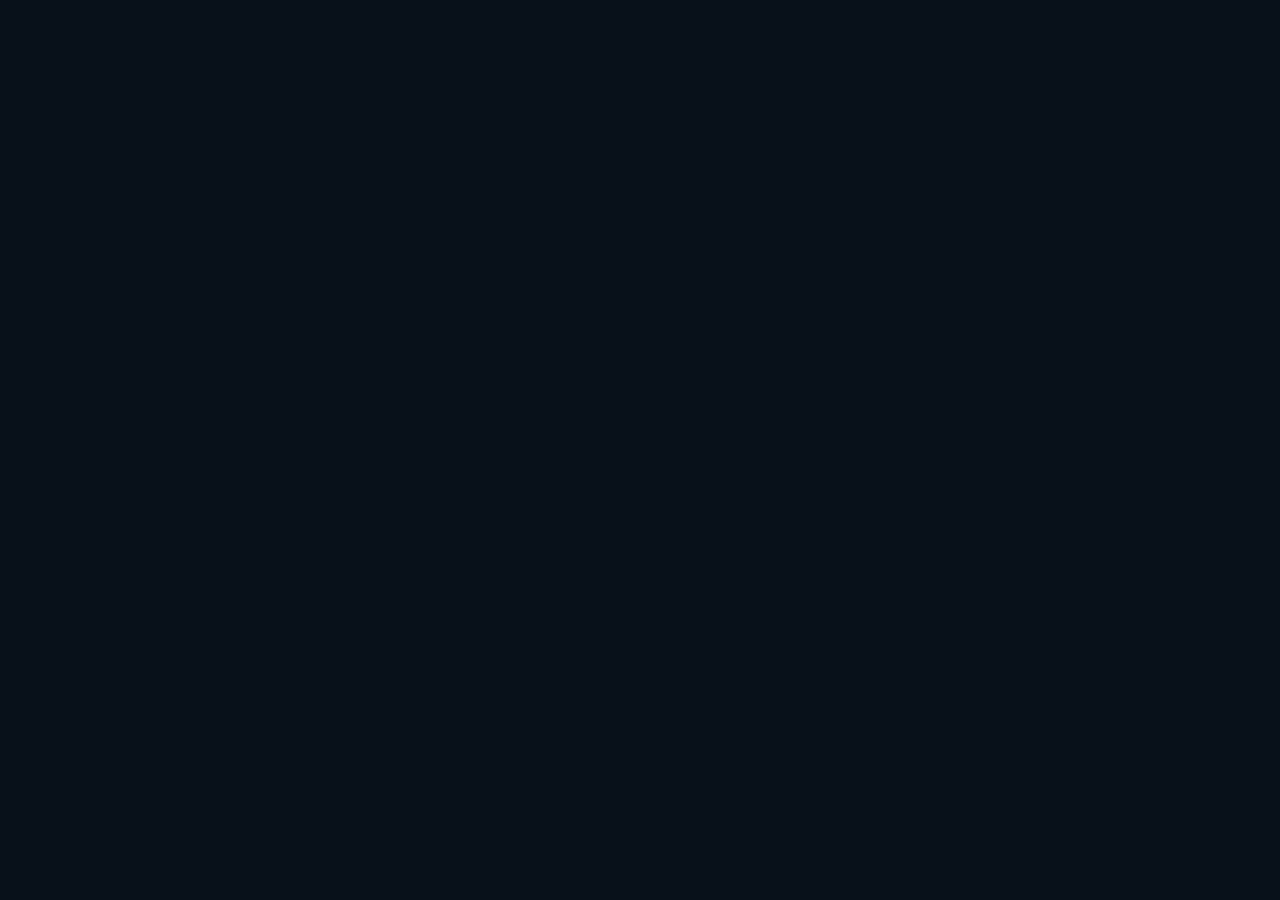
==== index.html @ 1b5453f6 "Update index.html" ====
<!DOCTYPE html>
<html lang="de">
<head>
  <meta charset="UTF-8" />
  <meta name="viewport" content="width=device-width, initial-scale=1.0" />
  <title>STUDIO SOUTHWEST — Design-Atelier & Product Studio</title>
  <link rel="preconnect" href="https://fonts.googleapis.com">
  <link rel="preconnect" href="https://fonts.gstatic.com" crossorigin>
  <link href="https://fonts.googleapis.com/css2?family=Instrument+Serif:ital@0;1&family=JetBrains+Mono:wght@400;500&family=Plus+Jakarta+Sans:wght@400;500;600&display=swap" rel="stylesheet">
  <style>
    :root {
      --bg-abyss: #081018;
      --text-foam: #F4F6F8;
      --text-muted: rgba(244, 246, 248, 0.55);
      --accent-buoy: #FF5A26;
    }

    * {
      box-sizing: border-box;
      margin: 0;
      padding: 0;
    }

    html {
      scroll-behavior: smooth;
      background-color: var(--bg-abyss);
      color: var(--text-foam);
      font-family: 'Plus Jakarta Sans', -apple-system, BlinkMacSystemFont, sans-serif;
    }

    body {
      overflow-x: hidden;
      min-height: 100vh;
      background-color: var(--bg-abyss);
      color: var(--text-foam);
    }

    .hero-stage {
      position: relative;
      width: 100%;
      height: 100vh;
      min-height: 640px;
      overflow: hidden;
      display: flex;
      flex-direction: column;
      justify-content: space-between;
      padding: 2.2rem 3.5rem;
      background-color: var(--bg-abyss);
    }

    .coast-bg {
      position: absolute;
      inset: 0;
      width: 100%;
      height: 100%;
      object-fit: cover;
      object-position: center;
      z-index: 1;
      filter: brightness(0.9) contrast(1.06);
      pointer-events: none;
    }

    .coast-vignette {
      position: absolute;
      inset: 0;
      z-index: 2;
      background:
        linear-gradient(90deg, rgba(8, 16, 24, 0.84) 0%, rgba(8, 16, 24, 0.36) 50%, rgba(8, 16, 24, 0.12) 100%),
        linear-gradient(180deg, rgba(8, 16, 24, 0.58) 0%, transparent 25%, rgba(8, 16, 24, 0.9) 100%);
      pointer-events: none;
    }

    .lighthouse-beam-layer {
      position: absolute;
      inset: 0;
      width: 100%;
      height: 100%;
      z-index: 3;
      pointer-events: none;
      mix-blend-mode: screen;
    }

    .top-bar {
      position: relative;
      z-index: 10;
      display: flex;
      flex-wrap: wrap;
      align-items: center;
      gap: 0.75rem 2.2rem;
      max-width
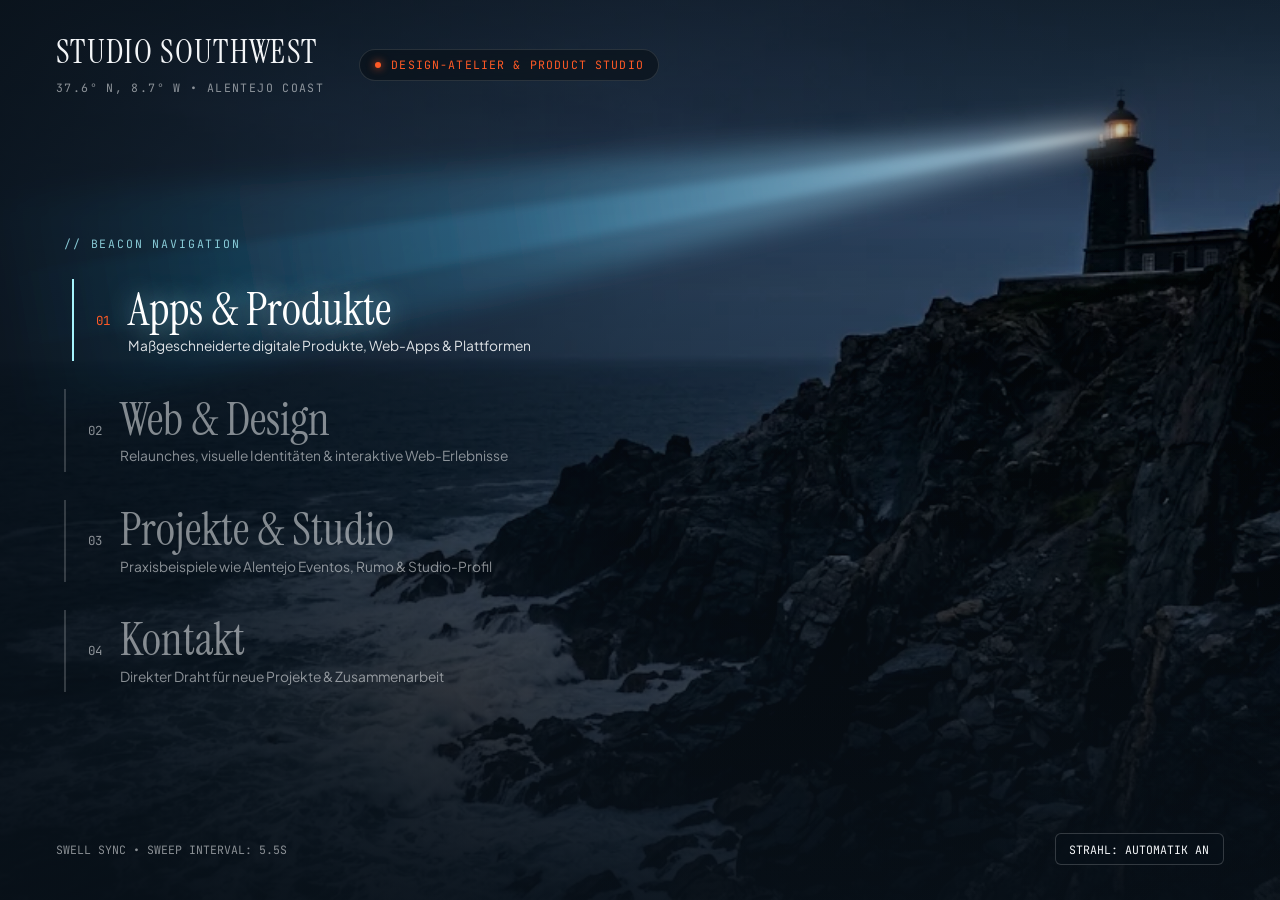
==== commit de9f5cb1: "Update index.html" ====
--- a/index.html
+++ b/index.html
@@ -87,4 +87,426 @@
       flex-wrap: wrap;
       align-items: center;
       gap: 0.75rem 2.2rem;
-      max-width
+      max-width: 72%;
+    }
+
+    .brand {
+      display: flex;
+      flex-direction: column;
+      gap: 0.35rem;
+    }
+
+    .brand-title {
+      display: block;
+      font-family: 'Instrument Serif', Georgia, serif;
+      font-size: clamp(1.8rem, 2.6vw, 2.5rem);
+      letter-spacing: 0.04em;
+      line-height: 1;
+      color: var(--text-foam);
+      text-decoration: none;
+    }
+
+    .brand-coords {
+      display: block;
+      margin-top: 0.35rem;
+      font-family: 'JetBrains Mono', monospace;
+      font-size: 0.72rem;
+      letter-spacing: 0.12em;
+      color: var(--text-muted);
+    }
+
+    .telemetry {
+      display: inline-flex;
+      align-items: center;
+      gap: 0.65rem;
+      font-family: 'JetBrains Mono', monospace;
+      font-size: 0.72rem;
+      letter-spacing: 0.1em;
+      color: var(--accent-buoy);
+      background: rgba(8, 16, 24, 0.65);
+      backdrop-filter: blur(8px);
+      padding: 0.45rem 0.9rem;
+      border: 1px solid rgba(255, 255, 255, 0.12);
+      border-radius: 999px;
+      white-space: nowrap;
+    }
+
+    .pulse-dot {
+      width: 6px;
+      height: 6px;
+      border-radius: 50%;
+      background-color: var(--accent-buoy);
+      box-shadow: 0 0 8px var(--accent-buoy);
+    }
+
+    .beacon-nav {
+      position: relative;
+      z-index: 10;
+      max-width: 580px;
+      margin: auto 0;
+      display: flex;
+      flex-direction: column;
+      gap: 1.75rem;
+      padding-left: 0.5rem;
+    }
+
+    .nav-kicker {
+      font-family: 'JetBrains Mono', monospace;
+      font-size: 0.72rem;
+      text-transform: uppercase;
+      letter-spacing: 0.16em;
+      color: rgba(165, 243, 252, 0.8);
+    }
+
+    .beacon-item {
+      display: flex;
+      align-items: baseline;
+      gap: 1.1rem;
+      text-decoration: none;
+      padding: 0.35rem 0 0.35rem 1.4rem;
+      border-left: 2px solid rgba(255, 255, 255, 0.18);
+      transition: transform 0.5s ease, border-color 0.5s ease;
+      cursor: pointer;
+    }
+
+    .beacon-index {
+      font-family: 'JetBrains Mono', monospace;
+      font-size: 0.78rem;
+      color: var(--text-muted);
+      transition: color 0.5s ease;
+    }
+
+    .beacon-content {
+      display: flex;
+      flex-direction: column;
+      gap: 0.25rem;
+    }
+
+    .beacon-label {
+      font-family: 'Instrument Serif', Georgia, serif;
+      font-size: clamp(2.1rem, 3.6vw, 3.3rem);
+      line-height: 1.05;
+      color: rgba(244, 246, 248, 0.52);
+      transition: color 0.5s ease, text-shadow 0.5s ease;
+    }
+
+    .beacon-sub {
+      font-size: 0.86rem;
+      line-height: 1.35;
+      color: rgba(244, 246, 248, 0.55);
+      transition: color 0.5s ease;
+    }
+
+    .beacon-item.illuminated {
+      border-left-color: #A5F3FC;
+      transform: translateX(8px);
+    }
+
+    .beacon-item.illuminated .beacon-index {
+      color: var(--accent-buoy);
+    }
+
+    .beacon-item.illuminated .beacon-label {
+      color: #FFFFFF;
+      text-shadow: 0 0 26px rgba(165, 243, 252, 0.65);
+    }
+
+    .beacon-item.illuminated .beacon-sub {
+      color: rgba(244, 246, 248, 0.9);
+    }
+
+    .bottom-bar {
+      position: relative;
+      z-index: 10;
+      display: flex;
+      justify-content: space-between;
+      align-items: center;
+      gap: 1rem;
+      font-family: 'JetBrains Mono', monospace;
+      font-size: 0.72rem;
+      color: var(--text-muted);
+    }
+
+    .beam-control {
+      background: rgba(8, 16, 24, 0.72);
+      border: 1px solid rgba(255, 255, 255, 0.18);
+      color: var(--text-foam);
+      font-family: 'JetBrains Mono', monospace;
+      font-size: 0.72rem;
+      padding: 0.45rem 0.85rem;
+      border-radius: 6px;
+      cursor: pointer;
+    }
+
+    .beam-control:hover {
+      border-color: var(--accent-buoy);
+    }
+
+    @media (max-width: 768px) {
+      .hero-stage {
+        padding: 1.5rem;
+      }
+      .top-bar {
+        max-width: 100%;
+        gap: 0.6rem;
+      }
+      .beacon-nav {
+        gap: 1.35rem;
+      }
+    }
+  </style>
+</head>
+<body>
+
+  <main class="hero-stage" id="heroStage">
+    <img src="coast.jpg" id="coastImg" alt="Alentejo Atlantikküste mit Leuchtturm" class="coast-bg" />
+    <div class="coast-vignette"></div>
+
+    <svg class="lighthouse-beam-layer" id="beamSvg">
+      <defs>
+        <linearGradient id="beamGrad" gradientUnits="userSpaceOnUse" x1="1200" y1="130" x2="0" y2="350">
+          <stop offset="0%" stop-color="#FFFBEB" stop-opacity="0.95" />
+          <stop offset="12%" stop-color="#BAE6FD" stop-opacity="0.52" />
+          <stop offset="55%" stop-color="#38BDF8" stop-opacity="0.2" />
+          <stop offset="100%" stop-color="#0EA5E9" stop-opacity="0.0" />
+        </linearGradient>
+
+        <filter id="beamBlur" x="-20%" y="-20%" width="140%" height="140%">
+          <feGaussianBlur stdDeviation="14" />
+        </filter>
+        <filter id="coreBlur" x="-20%" y="-20%" width="140%" height="140%">
+          <feGaussianBlur stdDeviation="4" />
+        </filter>
+      </defs>
+
+      <polygon id="beamOuter" points="1000,140 0,250 0,380" fill="url(#beamGrad)" filter="url(#beamBlur)" />
+      <polygon id="beamCore" points="1000,140 0,295 0,335" fill="url(#beamGrad)" filter="url(#coreBlur)" opacity="0.72" />
+      <circle id="lanternGlow" cx="1000" cy="140" r="4" fill="#FEF3C7" filter="url(#coreBlur)" opacity="0.85" />
+    </svg>
+
+    <header class="top-bar">
+      <div class="brand">
+        <a href="index.html" class="brand-title">STUDIO SOUTHWEST</a>
+        <span class="brand-coords">37.6° N, 8.7° W • ALENTEJO COAST</span>
+      </div>
+      <div class="telemetry">
+        <span class="pulse-dot"></span>
+        <span>DESIGN-ATELIER & PRODUCT STUDIO</span>
+      </div>
+    </header>
+
+    <nav class="beacon-nav" id="beaconNav" aria-label="Hauptnavigation">
+      <div class="nav-kicker">// BEACON NAVIGATION</div>
+
+      <a href="apps.html" class="beacon-item illuminated" data-index="0">
+        <span class="beacon-index">01</span>
+        <div class="beacon-content">
+          <span class="beacon-label">Apps & Produkte</span>
+          <span class="beacon-sub">Maßgeschneiderte digitale Produkte, Web-Apps & Plattformen</span>
+        </div>
+      </a>
+
+      <a href="design.html" class="beacon-item" data-index="1">
+        <span class="beacon-index">02</span>
+        <div class="beacon-content">
+          <span class="beacon-label">Web & Design</span>
+          <span class="beacon-sub">Relaunches, visuelle Identitäten & interaktive Web-Erlebnisse</span>
+        </div>
+      </a>
+
+      <a href="projekte.html" class="beacon-item" data-index="2">
+        <span class="beacon-index">03</span>
+        <div class="beacon-content">
+          <span class="beacon-label">Projekte & Studio</span>
+          <span class="beacon-sub">Praxisbeispiele wie Alentejo Eventos, Rumo & Studio-Profil</span>
+        </div>
+      </a>
+
+      <a href="kontakt.html" class="beacon-item" data-index="3">
+        <span class="beacon-index">04</span>
+        <div class="beacon-content">
+          <span class="beacon-label">Kontakt</span>
+          <span class="beacon-sub">Direkter Draht für neue Projekte & Zusammenarbeit</span>
+        </div>
+      </a>
+    </nav>
+
+    <footer class="bottom-bar">
+      <span id="statusText">SWELL SYNC • SWEEP INTERVAL: 5.5S</span>
+      <button class="beam-control" id="toggleSweepBtn" type="button">STRAHL: AUTOMATIK AN</button>
+    </footer>
+  </main>
+
+  <script>
+    (function () {
+      let lanternRelX = 0.799;
+      let lanternRelY = 0.145;
+
+      const STEP_DURATION = 5500;
+
+      const stage = document.getElementById('heroStage');
+      const img = document.getElementById('coastImg');
+      const beamSvg = document.getElementById('beamSvg');
+      const beamGrad = document.getElementById('beamGrad');
+      const beamOuter = document.getElementById('beamOuter');
+      const beamCore = document.getElementById('beamCore');
+      const lanternGlow = document.getElementById('lanternGlow');
+      const items = Array.from(document.querySelectorAll('.beacon-item'));
+      const toggleBtn = document.getElementById('toggleSweepBtn');
+      const statusText = document.getElementById('statusText');
+
+      let beaconX = window.innerWidth * 0.78;
+      let beaconY = window.innerHeight * 0.16;
+      let currentTargetY = window.innerHeight * 0.36;
+      let displayedY = currentTargetY;
+      let activeIndex = 0;
+      let isAuto = true;
+      let isHovering = false;
+      let lastSwitchTime = performance.now();
+
+      function updateBeaconOrigin() {
+        try {
+          const stageRect = stage.getBoundingClientRect();
+          const cw = stageRect.width || window.innerWidth || 1280;
+          const ch = stageRect.height || window.innerHeight || 720;
+
+          beamSvg.setAttribute('viewBox', `0 0 ${cw} ${ch}`);
+
+          const nw = img.naturalWidth || 1600;
+          const nh = img.naturalHeight || 900;
+          const imgRatio = nw / nh;
+          const stageRatio = cw / ch;
+
+          let renderW, renderH, offsetX, offsetY;
+          if (stageRatio > imgRatio) {
+            renderW = cw;
+            renderH = cw / imgRatio;
+            offsetX = 0;
+            offsetY = (ch - renderH) / 2;
+          } else {
+            renderH = ch;
+            renderW = ch * imgRatio;
+            offsetX = (cw - renderW) / 2;
+            offsetY = 0;
+          }
+
+          beaconX = offsetX + renderW * lanternRelX;
+          beaconY = offsetY + renderH * lanternRelY;
+
+          lanternGlow.setAttribute('cx', beaconX);
+          lanternGlow.setAttribute('cy', beaconY);
+        } catch (err) {
+          beaconX = window.innerWidth * 0.78;
+          beaconY = window.innerHeight * 0.16;
+        }
+      }
+
+      function getItemTargetY(index) {
+        try {
+          const el = items[index];
+          if (!el) return window.innerHeight * 0.4;
+          const stageRect = stage.getBoundingClientRect();
+          const itemRect = el.getBoundingClientRect();
+          if (!itemRect.height) return window.innerHeight * (0.35 + index * 0.1);
+          return (itemRect.top + itemRect.height / 2) - stageRect.top;
+        } catch (err) {
+          return window.innerHeight * (0.35 + index * 0.1);
+        }
+      }
+
+      function setActiveItem(index) {
+        activeIndex = index;
+        items.forEach((el, idx) => {
+          el.classList.toggle('illuminated', idx === index);
+        });
+        currentTargetY = getItemTargetY(index);
+      }
+
+      window.addEventListener('keydown', (e) => {
+        const step = e.shiftKey ? 0.005 : 0.0015;
+        let changed = false;
+        if (e.key === 'ArrowLeft')  { lanternRelX -= step; changed = true; }
+        if (e.key === 'ArrowRight') { lanternRelX += step; changed = true; }
+        if (e.key === 'ArrowUp')    { lanternRelY -= step; changed = true; }
+        if (e.key === 'ArrowDown')  { lanternRelY += step; changed = true; }
+        if (changed) {
+          e.preventDefault();
+          updateBeaconOrigin();
+          if (statusText) {
+            statusText.textContent = `ORIGIN X: ${lanternRelX.toFixed(4)} • Y: ${lanternRelY.toFixed(4)}`;
+          }
+        }
+      });
+
+      items.forEach((item, idx) => {
+        item.addEventListener('mouseenter', () => {
+          isHovering = true;
+          setActiveItem(idx);
+        });
+        item.addEventListener('mouseleave', () => {
+          isHovering = false;
+          lastSwitchTime = performance.now();
+        });
+      });
+
+      if (toggleBtn) {
+        toggleBtn.addEventListener('click', () => {
+          isAuto = !isAuto;
+          toggleBtn.textContent = isAuto ? 'STRAHL: AUTOMATIK AN' : 'STRAHL: PAUSIERT';
+          lastSwitchTime = performance.now();
+        });
+      }
+
+      window.addEventListener('resize', () => {
+        updateBeaconOrigin();
+        currentTargetY = getItemTargetY(activeIndex);
+      });
+
+      if (img.complete) {
+        updateBeaconOrigin();
+      } else {
+        img.addEventListener('load', updateBeaconOrigin);
+      }
+
+      function animate(now) {
+        try {
+          if (isAuto && !isHovering && (now - lastSwitchTime >= STEP_DURATION)) {
+            const nextIndex = (activeIndex + 1) % items.length;
+            setActiveItem(nextIndex);
+            lastSwitchTime = now;
+          }
+
+          displayedY += (currentTargetY - displayedY) * 0.045;
+
+          beamGrad.setAttribute('x1', beaconX);
+          beamGrad.setAttribute('y1', beaconY);
+          beamGrad.setAttribute('x2', 0);
+          beamGrad.setAttribute('y2', displayedY);
+
+          const tipHalf = 3.5;
+          const outerSpread = Math.max(95, window.innerHeight * 0.13);
+          const coreSpread = Math.max(32, window.innerHeight * 0.045);
+
+          beamOuter.setAttribute(
+            'points',
+            `${beaconX},${beaconY - tipHalf} ${beaconX},${beaconY + tipHalf} -40,${displayedY + outerSpread} -40,${displayedY - outerSpread}`
+          );
+          beamCore.setAttribute(
+            'points',
+            `${beaconX},${beaconY - 2} ${beaconX},${beaconY + 2} -40,${displayedY + coreSpread} -40,${displayedY - coreSpread}`
+          );
+        } catch (err) {
+          // Weiterlaufen lassen, falls ein einzelner Frame hakt
+        }
+
+        requestAnimationFrame(animate);
+      }
+
+      updateBeaconOrigin();
+      setActiveItem(0);
+      displayedY = currentTargetY;
+      requestAnimationFrame(animate);
+    })();
+  </script>
+</body>
+</html>
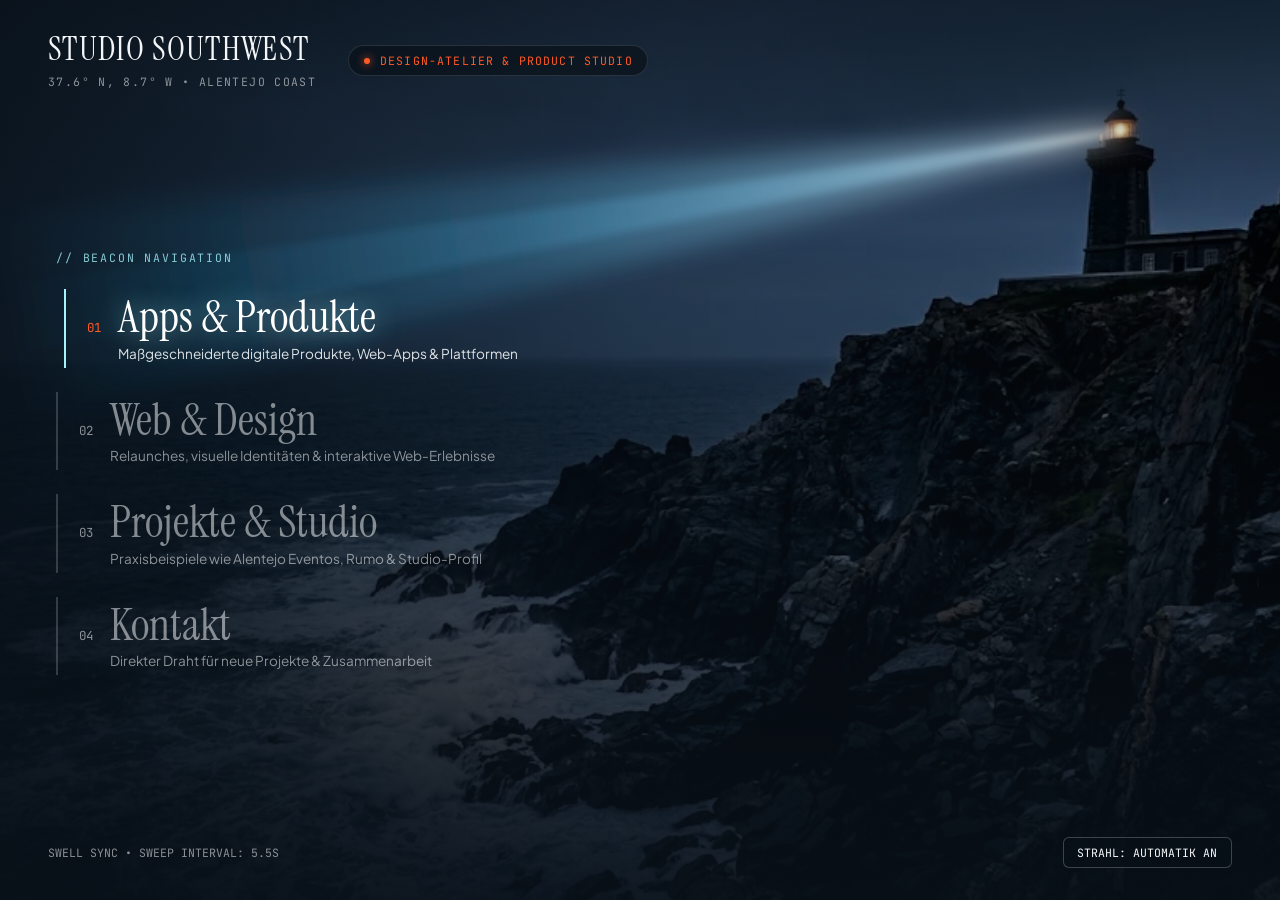
==== commit 9957ec9c: "Update index.html" ====
--- a/index.html
+++ b/index.html
@@ -21,30 +21,28 @@
       padding: 0;
     }
 
-    html {
-      scroll-behavior: smooth;
-      background-color: var(--bg-abyss);
-      color: var(--text-foam);
-      font-family: 'Plus Jakarta Sans', -apple-system, BlinkMacSystemFont, sans-serif;
-    }
-
-    body {
+    html, body {
+      width: 100%;
+      max-width: 100%;
       overflow-x: hidden;
       min-height: 100vh;
       background-color: var(--bg-abyss);
       color: var(--text-foam);
+      font-family: 'Plus Jakarta Sans', -apple-system, BlinkMacSystemFont, sans-serif;
     }
 
     .hero-stage {
       position: relative;
       width: 100%;
+      max-width: 100%;
       height: 100vh;
-      min-height: 640px;
+      height: 100svh;
+      min-height: 540px;
       overflow: hidden;
       display: flex;
       flex-direction: column;
       justify-content: space-between;
-      padding: 2.2rem 3.5rem;
+      padding: 2rem 3rem;
       background-color: var(--bg-abyss);
     }
 
@@ -54,7 +52,7 @@
       width: 100%;
       height: 100%;
       object-fit: cover;
-      object-position: center;
+      object-position: center center;
       z-index: 1;
       filter: brightness(0.9) contrast(1.06);
       pointer-events: none;
@@ -86,20 +84,20 @@
       display: flex;
       flex-wrap: wrap;
       align-items: center;
-      gap: 0.75rem 2.2rem;
-      max-width: 72%;
+      gap: 0.75rem 2rem;
+      max-width: 100%;
     }
 
     .brand {
       display: flex;
       flex-direction: column;
-      gap: 0.35rem;
+      gap: 0.3rem;
     }
 
     .brand-title {
       display: block;
       font-family: 'Instrument Serif', Georgia, serif;
-      font-size: clamp(1.8rem, 2.6vw, 2.5rem);
+      font-size: clamp(1.75rem, 2.6vw, 2.5rem);
       letter-spacing: 0.04em;
       line-height: 1;
       color: var(--text-foam);
@@ -108,7 +106,7 @@
 
     .brand-coords {
       display: block;
-      margin-top: 0.35rem;
+      margin-top: 0.25rem;
       font-family: 'JetBrains Mono', monospace;
       font-size: 0.72rem;
       letter-spacing: 0.12em;
@@ -142,11 +140,11 @@
     .beacon-nav {
       position: relative;
       z-index: 10;
-      max-width: 580px;
+      max-width: 560px;
       margin: auto 0;
       display: flex;
       flex-direction: column;
-      gap: 1.75rem;
+      gap: 1.5rem;
       padding-left: 0.5rem;
     }
 
@@ -163,7 +161,7 @@
       align-items: baseline;
       gap: 1.1rem;
       text-decoration: none;
-      padding: 0.35rem 0 0.35rem 1.4rem;
+      padding: 0.3rem 0 0.3rem 1.3rem;
       border-left: 2px solid rgba(255, 255, 255, 0.18);
       transition: transform 0.5s ease, border-color 0.5s ease;
       cursor: pointer;
@@ -179,19 +177,19 @@
     .beacon-content {
       display: flex;
       flex-direction: column;
-      gap: 0.25rem;
+      gap: 0.22rem;
     }
 
     .beacon-label {
       font-family: 'Instrument Serif', Georgia, serif;
-      font-size: clamp(2.1rem, 3.6vw, 3.3rem);
+      font-size: clamp(2rem, 3.5vw, 3.2rem);
       line-height: 1.05;
       color: rgba(244, 246, 248, 0.52);
       transition: color 0.5s ease, text-shadow 0.5s ease;
     }
 
     .beacon-sub {
-      font-size: 0.86rem;
+      font-size: 0.85rem;
       line-height: 1.35;
       color: rgba(244, 246, 248, 0.55);
       transition: color 0.5s ease;
@@ -218,18 +216,28 @@
     .bottom-bar {
       position: relative;
       z-index: 10;
+      width: 100%;
+      min-width: 0;
       display: flex;
       justify-content: space-between;
       align-items: center;
-      gap: 1rem;
+      gap: 0.6rem;
       font-family: 'JetBrains Mono', monospace;
       font-size: 0.72rem;
       color: var(--text-muted);
     }
 
+    #statusText {
+      min-width: 0;
+      overflow: hidden;
+      text-overflow: ellipsis;
+      white-space: nowrap;
+    }
+
     .beam-control {
-      background: rgba(8, 16, 24, 0.72);
-      border: 1px solid rgba(255, 255, 255, 0.18);
+      flex-shrink: 0;
+      background: rgba(8, 16, 24, 0.78);
+      border: 1px solid rgba(255, 255, 255, 0.22);
       color: var(--text-foam);
       font-family: 'JetBrains Mono', monospace;
       font-size: 0.72rem;
@@ -244,14 +252,79 @@
 
     @media (max-width: 768px) {
       .hero-stage {
-        padding: 1.5rem;
-      }
+        padding: 1.1rem 1.15rem;
+        min-height: 100svh;
+      }
+
+      .coast-bg {
+        object-position: 86% 18%;
+      }
+
+      .coast-vignette {
+        background:
+          linear-gradient(90deg, rgba(8, 16, 24, 0.88) 0%, rgba(8, 16, 24, 0.56) 54%, rgba(8, 16, 24, 0.14) 100%),
+          linear-gradient(180deg, rgba(8, 16, 24, 0.62) 0%, transparent 22%, rgba(8, 16, 24, 0.92) 100%);
+      }
+
       .top-bar {
-        max-width: 100%;
+        max-width: 74%;
+        gap: 0.35rem;
+      }
+
+      .brand-title {
+        font-size: 1.38rem;
+      }
+
+      .brand-coords {
+        font-size: 0.58rem;
+        margin-top: 0.1rem;
+      }
+
+      .telemetry {
+        font-size: 0.58rem;
+        padding: 0.25rem 0.55rem;
+      }
+
+      .beacon-nav {
+        max-width: 66%;
+        gap: 0.8rem;
+        padding-left: 0;
+      }
+
+      .nav-kicker {
+        font-size: 0.58rem;
+      }
+
+      .beacon-item {
         gap: 0.6rem;
-      }
-      .beacon-nav {
-        gap: 1.35rem;
+        padding: 0.15rem 0 0.15rem 0.75rem;
+      }
+
+      .beacon-item.illuminated {
+        transform: translateX(4px);
+      }
+
+      .beacon-index {
+        font-size: 0.64rem;
+      }
+
+      .beacon-label {
+        font-size: 1.35rem;
+        line-height: 1.08;
+      }
+
+      .beacon-sub {
+        font-size: 0.68rem;
+        line-height: 1.25;
+      }
+
+      .bottom-bar {
+        font-size: 0.58rem;
+      }
+
+      .beam-control {
+        font-size: 0.58rem;
+        padding: 0.32rem 0.5rem;
       }
     }
   </style>
@@ -281,7 +354,7 @@
 
       <polygon id="beamOuter" points="1000,140 0,250 0,380" fill="url(#beamGrad)" filter="url(#beamBlur)" />
       <polygon id="beamCore" points="1000,140 0,295 0,335" fill="url(#beamGrad)" filter="url(#coreBlur)" opacity="0.72" />
-      <circle id="lanternGlow" cx="1000" cy="140" r="4" fill="#FEF3C7" filter="url(#coreBlur)" opacity="0.85" />
+      <circle id="lanternGlow" cx="1000" cy="140" r="5" fill="#FEF3C7" filter="url(#coreBlur)" opacity="0.9" />
     </svg>
 
     <header class="top-bar">
@@ -377,16 +450,21 @@
           const imgRatio = nw / nh;
           const stageRatio = cw / ch;
 
+          // Exakt an object-position angepasst: mobil 86% 18%, sonst 50% 50%
+          const isMobile = cw <= 768;
+          const focusX = isMobile ? 0.86 : 0.5;
+          const focusY = isMobile ? 0.18 : 0.5;
+
           let renderW, renderH, offsetX, offsetY;
           if (stageRatio > imgRatio) {
             renderW = cw;
             renderH = cw / imgRatio;
             offsetX = 0;
-            offsetY = (ch - renderH) / 2;
+            offsetY = (ch - renderH) * focusY;
           } else {
             renderH = ch;
             renderW = ch * imgRatio;
-            offsetX = (cw - renderW) / 2;
+            offsetX = (cw - renderW) * focusX;
             offsetY = 0;
           }
 
@@ -484,8 +562,8 @@
           beamGrad.setAttribute('y2', displayedY);
 
           const tipHalf = 3.5;
-          const outerSpread = Math.max(95, window.innerHeight * 0.13);
-          const coreSpread = Math.max(32, window.innerHeight * 0.045);
+          const outerSpread = Math.max(85, window.innerHeight * 0.12);
+          const coreSpread = Math.max(28, window.innerHeight * 0.042);
 
           beamOuter.setAttribute(
             'points',
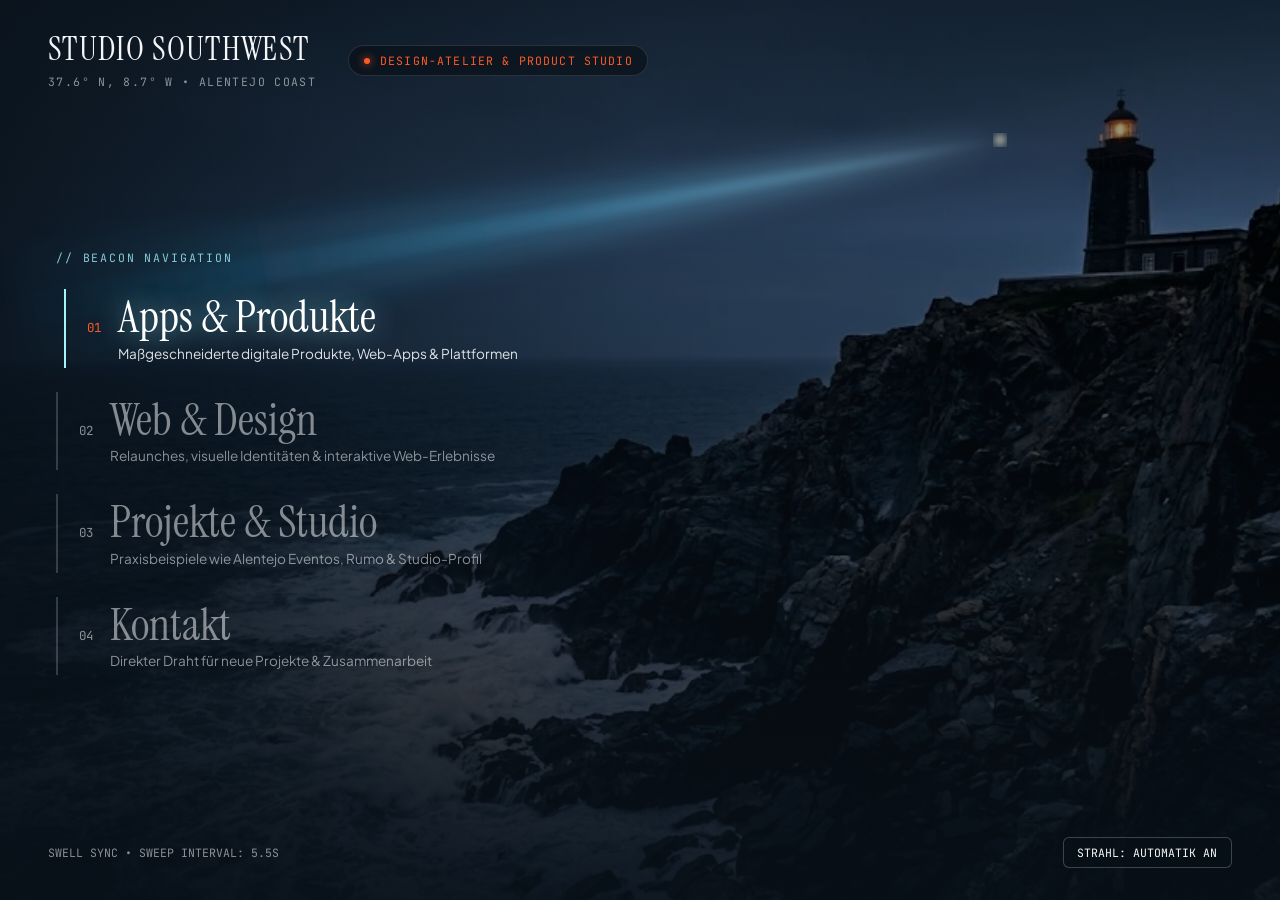
==== commit 3b617878: "Update index.html" ====
--- a/index.html
+++ b/index.html
@@ -412,8 +412,8 @@
 
   <script>
     (function () {
-      let lanternRelX = 0.799;
-      let lanternRelY = 0.145;
+      let lanternRelX = 0.7975;
+      let lanternRelY = -0.3050;
 
       const STEP_DURATION = 5500;
 
@@ -429,162 +429,10 @@
       const statusText = document.getElementById('statusText');
 
       let beaconX = window.innerWidth * 0.78;
-      let beaconY = window.innerHeight * 0.16;
+      let beaconY = window.innerHeight * 0.12;
       let currentTargetY = window.innerHeight * 0.36;
       let displayedY = currentTargetY;
       let activeIndex = 0;
       let isAuto = true;
       let isHovering = false;
-      let lastSwitchTime = performance.now();
-
-      function updateBeaconOrigin() {
-        try {
-          const stageRect = stage.getBoundingClientRect();
-          const cw = stageRect.width || window.innerWidth || 1280;
-          const ch = stageRect.height || window.innerHeight || 720;
-
-          beamSvg.setAttribute('viewBox', `0 0 ${cw} ${ch}`);
-
-          const nw = img.naturalWidth || 1600;
-          const nh = img.naturalHeight || 900;
-          const imgRatio = nw / nh;
-          const stageRatio = cw / ch;
-
-          // Exakt an object-position angepasst: mobil 86% 18%, sonst 50% 50%
-          const isMobile = cw <= 768;
-          const focusX = isMobile ? 0.86 : 0.5;
-          const focusY = isMobile ? 0.18 : 0.5;
-
-          let renderW, renderH, offsetX, offsetY;
-          if (stageRatio > imgRatio) {
-            renderW = cw;
-            renderH = cw / imgRatio;
-            offsetX = 0;
-            offsetY = (ch - renderH) * focusY;
-          } else {
-            renderH = ch;
-            renderW = ch * imgRatio;
-            offsetX = (cw - renderW) * focusX;
-            offsetY = 0;
-          }
-
-          beaconX = offsetX + renderW * lanternRelX;
-          beaconY = offsetY + renderH * lanternRelY;
-
-          lanternGlow.setAttribute('cx', beaconX);
-          lanternGlow.setAttribute('cy', beaconY);
-        } catch (err) {
-          beaconX = window.innerWidth * 0.78;
-          beaconY = window.innerHeight * 0.16;
-        }
-      }
-
-      function getItemTargetY(index) {
-        try {
-          const el = items[index];
-          if (!el) return window.innerHeight * 0.4;
-          const stageRect = stage.getBoundingClientRect();
-          const itemRect = el.getBoundingClientRect();
-          if (!itemRect.height) return window.innerHeight * (0.35 + index * 0.1);
-          return (itemRect.top + itemRect.height / 2) - stageRect.top;
-        } catch (err) {
-          return window.innerHeight * (0.35 + index * 0.1);
-        }
-      }
-
-      function setActiveItem(index) {
-        activeIndex = index;
-        items.forEach((el, idx) => {
-          el.classList.toggle('illuminated', idx === index);
-        });
-        currentTargetY = getItemTargetY(index);
-      }
-
-      window.addEventListener('keydown', (e) => {
-        const step = e.shiftKey ? 0.005 : 0.0015;
-        let changed = false;
-        if (e.key === 'ArrowLeft')  { lanternRelX -= step; changed = true; }
-        if (e.key === 'ArrowRight') { lanternRelX += step; changed = true; }
-        if (e.key === 'ArrowUp')    { lanternRelY -= step; changed = true; }
-        if (e.key === 'ArrowDown')  { lanternRelY += step; changed = true; }
-        if (changed) {
-          e.preventDefault();
-          updateBeaconOrigin();
-          if (statusText) {
-            statusText.textContent = `ORIGIN X: ${lanternRelX.toFixed(4)} • Y: ${lanternRelY.toFixed(4)}`;
-          }
-        }
-      });
-
-      items.forEach((item, idx) => {
-        item.addEventListener('mouseenter', () => {
-          isHovering = true;
-          setActiveItem(idx);
-        });
-        item.addEventListener('mouseleave', () => {
-          isHovering = false;
-          lastSwitchTime = performance.now();
-        });
-      });
-
-      if (toggleBtn) {
-        toggleBtn.addEventListener('click', () => {
-          isAuto = !isAuto;
-          toggleBtn.textContent = isAuto ? 'STRAHL: AUTOMATIK AN' : 'STRAHL: PAUSIERT';
-          lastSwitchTime = performance.now();
-        });
-      }
-
-      window.addEventListener('resize', () => {
-        updateBeaconOrigin();
-        currentTargetY = getItemTargetY(activeIndex);
-      });
-
-      if (img.complete) {
-        updateBeaconOrigin();
-      } else {
-        img.addEventListener('load', updateBeaconOrigin);
-      }
-
-      function animate(now) {
-        try {
-          if (isAuto && !isHovering && (now - lastSwitchTime >= STEP_DURATION)) {
-            const nextIndex = (activeIndex + 1) % items.length;
-            setActiveItem(nextIndex);
-            lastSwitchTime = now;
-          }
-
-          displayedY += (currentTargetY - displayedY) * 0.045;
-
-          beamGrad.setAttribute('x1', beaconX);
-          beamGrad.setAttribute('y1', beaconY);
-          beamGrad.setAttribute('x2', 0);
-          beamGrad.setAttribute('y2', displayedY);
-
-          const tipHalf = 3.5;
-          const outerSpread = Math.max(85, window.innerHeight * 0.12);
-          const coreSpread = Math.max(28, window.innerHeight * 0.042);
-
-          beamOuter.setAttribute(
-            'points',
-            `${beaconX},${beaconY - tipHalf} ${beaconX},${beaconY + tipHalf} -40,${displayedY + outerSpread} -40,${displayedY - outerSpread}`
-          );
-          beamCore.setAttribute(
-            'points',
-            `${beaconX},${beaconY - 2} ${beaconX},${beaconY + 2} -40,${displayedY + coreSpread} -40,${displayedY - coreSpread}`
-          );
-        } catch (err) {
-          // Weiterlaufen lassen, falls ein einzelner Frame hakt
-        }
-
-        requestAnimationFrame(animate);
-      }
-
-      updateBeaconOrigin();
-      setActiveItem(0);
-      displayedY = currentTargetY;
-      requestAnimationFrame(animate);
-    })();
-  </script>
-</body>
-</html>
+      let lastSwitchTime = performance.
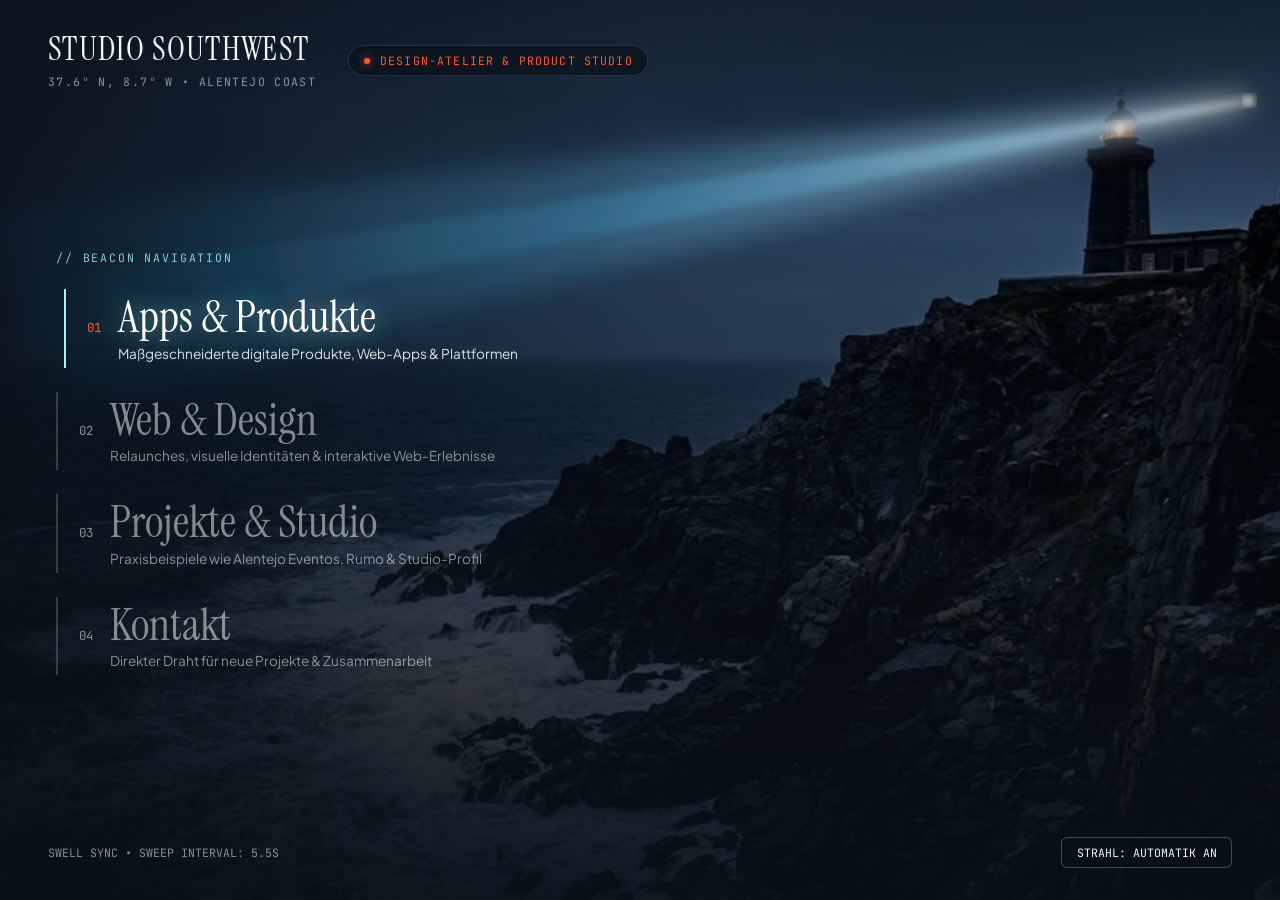
==== commit 4e33b2e1: "Update index.html" ====
--- a/index.html
+++ b/index.html
@@ -221,7 +221,7 @@
       display: flex;
       justify-content: space-between;
       align-items: center;
-      gap: 0.6rem;
+      gap: 0.75rem;
       font-family: 'JetBrains Mono', monospace;
       font-size: 0.72rem;
       color: var(--text-muted);
@@ -236,12 +236,12 @@
 
     .beam-control {
       flex-shrink: 0;
-      background: rgba(8, 16, 24, 0.78);
-      border: 1px solid rgba(255, 255, 255, 0.22);
+      background: rgba(8, 16, 24, 0.82);
+      border: 1px solid rgba(255, 255, 255, 0.24);
       color: var(--text-foam);
       font-family: 'JetBrains Mono', monospace;
       font-size: 0.72rem;
-      padding: 0.45rem 0.85rem;
+      padding: 0.45rem 0.9rem;
       border-radius: 6px;
       cursor: pointer;
     }
@@ -324,7 +324,7 @@
 
       .beam-control {
         font-size: 0.58rem;
-        padding: 0.32rem 0.5rem;
+        padding: 0.32rem 0.55rem;
       }
     }
   </style>
@@ -412,8 +412,9 @@
 
   <script>
     (function () {
-      let lanternRelX = 0.7975;
-      let lanternRelY = -0.3050;
+      // Laterne des Leuchtturms oben rechts im Bild
+      let lanternRelX = 0.878;
+      let lanternRelY = 0.112;
 
       const STEP_DURATION = 5500;
 
@@ -428,11 +429,158 @@
       const toggleBtn = document.getElementById('toggleSweepBtn');
       const statusText = document.getElementById('statusText');
 
-      let beaconX = window.innerWidth * 0.78;
+      let beaconX = window.innerWidth * 0.86;
       let beaconY = window.innerHeight * 0.12;
       let currentTargetY = window.innerHeight * 0.36;
       let displayedY = currentTargetY;
       let activeIndex = 0;
       let isAuto = true;
       let isHovering = false;
-      let lastSwitchTime = performance.
+      let lastSwitchTime = performance.now();
+
+      function updateBeaconOrigin() {
+        try {
+          const stageRect = stage.getBoundingClientRect();
+          const cw = stageRect.width || window.innerWidth || 1280;
+          const ch = stageRect.height || window.innerHeight || 720;
+
+          beamSvg.setAttribute('viewBox', `0 0 ${cw} ${ch}`);
+
+          const nw = img.naturalWidth || 1600;
+          const nh = img.naturalHeight || 900;
+          const imgRatio = nw / nh;
+          const stageRatio = cw / ch;
+
+          const isMobile = cw <= 768;
+          const focusX = isMobile ? 0.86 : 0.5;
+          const focusY = isMobile ? 0.18 : 0.5;
+
+          let renderW, renderH, offsetX, offsetY;
+          if (stageRatio > imgRatio) {
+            renderW = cw;
+            renderH = cw / imgRatio;
+            offsetX = 0;
+            offsetY = (ch - renderH) * focusY;
+          } else {
+            renderH = ch;
+            renderW = ch * imgRatio;
+            offsetX = (cw - renderW) * focusX;
+            offsetY = 0;
+          }
+
+          beaconX = offsetX + renderW * lanternRelX;
+          beaconY = offsetY + renderH * lanternRelY;
+
+          lanternGlow.setAttribute('cx', beaconX);
+          lanternGlow.setAttribute('cy', beaconY);
+        } catch (err) {
+          beaconX = window.innerWidth * 0.86;
+          beaconY = window.innerHeight * 0.12;
+        }
+      }
+
+      function getItemTargetY(index) {
+        try {
+          const el = items[index];
+          if (!el) return window.innerHeight * 0.4;
+          const stageRect = stage.getBoundingClientRect();
+          const itemRect = el.getBoundingClientRect();
+          if (!itemRect.height) return window.innerHeight * (0.35 + index * 0.1);
+          return (itemRect.top + itemRect.height / 2) - stageRect.top;
+        } catch (err) {
+          return window.innerHeight * (0.35 + index * 0.1);
+        }
+      }
+
+      function setActiveItem(index) {
+        activeIndex = index;
+        items.forEach((el, idx) => {
+          el.classList.toggle('illuminated', idx === index);
+        });
+        currentTargetY = getItemTargetY(index);
+      }
+
+      window.addEventListener('keydown', (e) => {
+        const step = e.shiftKey ? 0.005 : 0.0015;
+        let changed = false;
+        if (e.key === 'ArrowLeft')  { lanternRelX -= step; changed = true; }
+        if (e.key === 'ArrowRight') { lanternRelX += step; changed = true; }
+        if (e.key === 'ArrowUp')    { lanternRelY -= step; changed = true; }
+        if (e.key === 'ArrowDown')  { lanternRelY += step; changed = true; }
+        if (changed) {
+          e.preventDefault();
+          updateBeaconOrigin();
+          if (statusText) {
+            statusText.textContent = `ORIGIN X: ${lanternRelX.toFixed(4)} • Y: ${lanternRelY.toFixed(4)}`;
+          }
+        }
+      });
+
+      items.forEach((item, idx) => {
+        item.addEventListener('mouseenter', () => {
+          isHovering = true;
+          setActiveItem(idx);
+        });
+        item.addEventListener('mouseleave', () => {
+          isHovering = false;
+          lastSwitchTime = performance.now();
+        });
+      });
+
+      if (toggleBtn) {
+        toggleBtn.addEventListener('click', () => {
+          isAuto = !isAuto;
+          toggleBtn.textContent = isAuto ? 'STRAHL: AUTOMATIK AN' : 'STRAHL: PAUSIERT';
+          lastSwitchTime = performance.now();
+        });
+      }
+
+      window.addEventListener('resize', () => {
+        updateBeaconOrigin();
+        currentTargetY = getItemTargetY(activeIndex);
+      });
+
+      if (img.complete) {
+        updateBeaconOrigin();
+      } else {
+        img.addEventListener('load', updateBeaconOrigin);
+      }
+
+      function animate(now) {
+        if (isAuto && !isHovering && (now - lastSwitchTime >= STEP_DURATION)) {
+          const nextIndex = (activeIndex + 1) % items.length;
+          setActiveItem(nextIndex);
+          lastSwitchTime = now;
+        }
+
+        displayedY += (currentTargetY - displayedY) * 0.045;
+
+        beamGrad.setAttribute('x1', beaconX);
+        beamGrad.setAttribute('y1', beaconY);
+        beamGrad.setAttribute('x2', 0);
+        beamGrad.setAttribute('y2', displayedY);
+
+        const tipHalf = 3.5;
+        const outerSpread = Math.max(85, window.innerHeight * 0.12);
+        const coreSpread = Math.max(28, window.innerHeight * 0.042);
+
+        beamOuter.setAttribute(
+          'points',
+          `${beaconX},${beaconY - tipHalf} ${beaconX},${beaconY + tipHalf} -40,${displayedY + outerSpread} -40,${displayedY - outerSpread}`
+        );
+        beamCore.setAttribute(
+          'points',
+          `${beaconX},${beaconY - 2} ${beaconX},${beaconY + 2} -40,${displayedY + coreSpread} -40,${displayedY - coreSpread}`
+        );
+
+        requestAnimationFrame(animate);
+      }
+
+      updateBeaconOrigin();
+      setActiveItem(0);
+      displayedY = currentTargetY;
+      requestAnimationFrame(animate);
+    })();
+  </script>
+</body>
+</html>
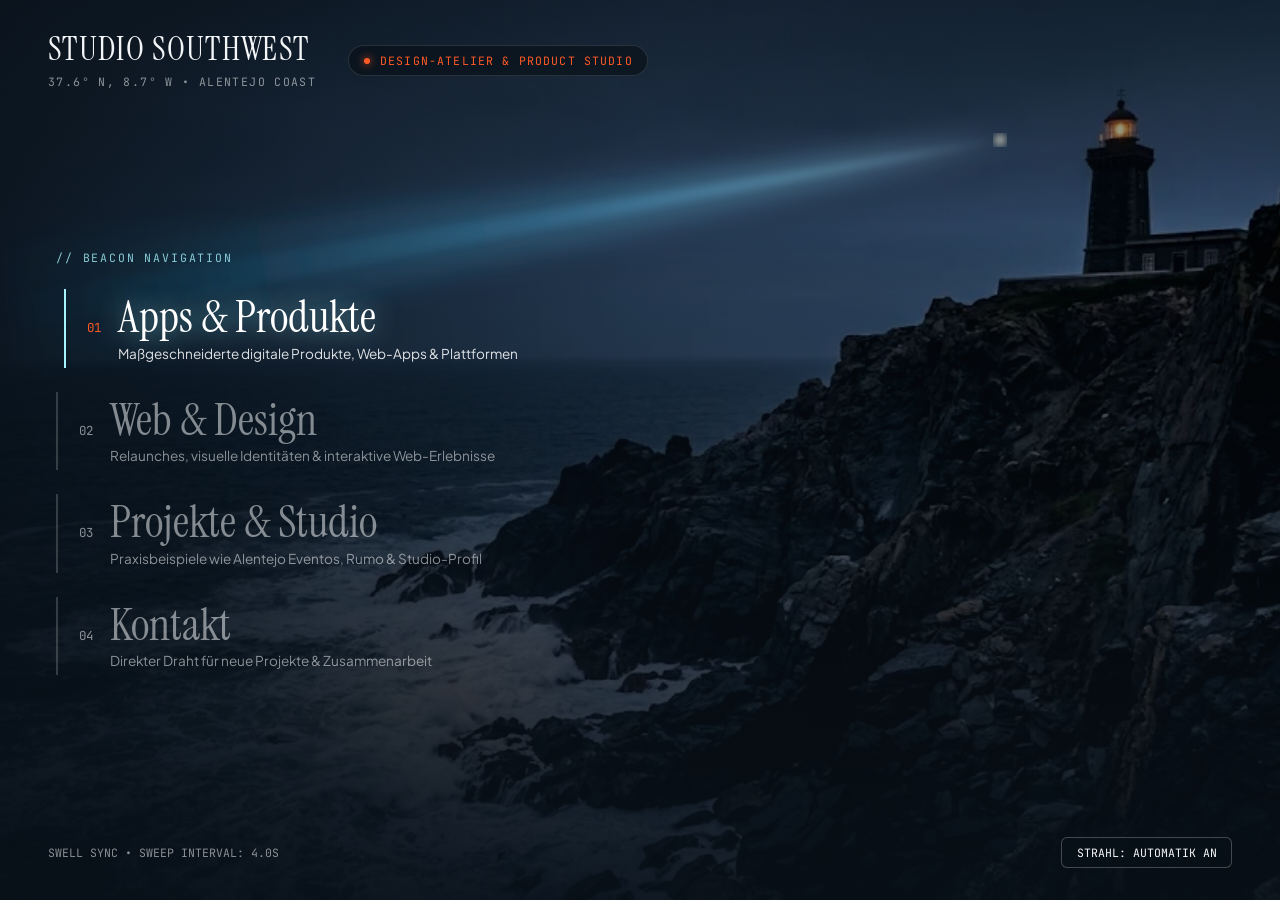
==== commit 9975303e: "Update index.html" ====
--- a/index.html
+++ b/index.html
@@ -86,6 +86,7 @@
       align-items: center;
       gap: 0.75rem 2rem;
       max-width: 100%;
+      min-width: 0;
     }
 
     .brand {
@@ -117,6 +118,7 @@
       display: inline-flex;
       align-items: center;
       gap: 0.65rem;
+      max-width: 100%;
       font-family: 'JetBrains Mono', monospace;
       font-size: 0.72rem;
       letter-spacing: 0.1em;
@@ -127,9 +129,12 @@
       border: 1px solid rgba(255, 255, 255, 0.12);
       border-radius: 999px;
       white-space: nowrap;
+      overflow: hidden;
+      text-overflow: ellipsis;
     }
 
     .pulse-dot {
+      flex-shrink: 0;
       width: 6px;
       height: 6px;
       border-radius: 50%;
@@ -267,8 +272,8 @@
       }
 
       .top-bar {
-        max-width: 74%;
-        gap: 0.35rem;
+        max-width: 100%;
+        gap: 0.45rem;
       }
 
       .brand-title {
@@ -281,12 +286,13 @@
       }
 
       .telemetry {
-        font-size: 0.58rem;
+        font-size: 0.54rem;
+        letter-spacing: 0.06em;
         padding: 0.25rem 0.55rem;
       }
 
       .beacon-nav {
-        max-width: 66%;
+        max-width: 82%;
         gap: 0.8rem;
         padding-left: 0;
       }
@@ -405,18 +411,17 @@
     </nav>
 
     <footer class="bottom-bar">
-      <span id="statusText">SWELL SYNC • SWEEP INTERVAL: 5.5S</span>
+      <span id="statusText">SWELL SYNC • SWEEP INTERVAL: 4.0S</span>
       <button class="beam-control" id="toggleSweepBtn" type="button">STRAHL: AUTOMATIK AN</button>
     </footer>
   </main>
 
   <script>
     (function () {
-      // Laterne des Leuchtturms oben rechts im Bild
-      let lanternRelX = 0.878;
-      let lanternRelY = 0.112;
-
-      const STEP_DURATION = 5500;
+      let lanternRelX = 0.7985;
+      let lanternRelY = 0.1420;
+
+      const STEP_DURATION = 4000;
 
       const stage = document.getElementById('heroStage');
       const img = document.getElementById('coastImg');
@@ -429,158 +434,9 @@
       const toggleBtn = document.getElementById('toggleSweepBtn');
       const statusText = document.getElementById('statusText');
 
-      let beaconX = window.innerWidth * 0.86;
-      let beaconY = window.innerHeight * 0.12;
+      let beaconX = window.innerWidth * 0.78;
+      let beaconY = window.innerHeight * 0.14;
       let currentTargetY = window.innerHeight * 0.36;
       let displayedY = currentTargetY;
       let activeIndex = 0;
       let isAuto = true;
-      let isHovering = false;
-      let lastSwitchTime = performance.now();
-
-      function updateBeaconOrigin() {
-        try {
-          const stageRect = stage.getBoundingClientRect();
-          const cw = stageRect.width || window.innerWidth || 1280;
-          const ch = stageRect.height || window.innerHeight || 720;
-
-          beamSvg.setAttribute('viewBox', `0 0 ${cw} ${ch}`);
-
-          const nw = img.naturalWidth || 1600;
-          const nh = img.naturalHeight || 900;
-          const imgRatio = nw / nh;
-          const stageRatio = cw / ch;
-
-          const isMobile = cw <= 768;
-          const focusX = isMobile ? 0.86 : 0.5;
-          const focusY = isMobile ? 0.18 : 0.5;
-
-          let renderW, renderH, offsetX, offsetY;
-          if (stageRatio > imgRatio) {
-            renderW = cw;
-            renderH = cw / imgRatio;
-            offsetX = 0;
-            offsetY = (ch - renderH) * focusY;
-          } else {
-            renderH = ch;
-            renderW = ch * imgRatio;
-            offsetX = (cw - renderW) * focusX;
-            offsetY = 0;
-          }
-
-          beaconX = offsetX + renderW * lanternRelX;
-          beaconY = offsetY + renderH * lanternRelY;
-
-          lanternGlow.setAttribute('cx', beaconX);
-          lanternGlow.setAttribute('cy', beaconY);
-        } catch (err) {
-          beaconX = window.innerWidth * 0.86;
-          beaconY = window.innerHeight * 0.12;
-        }
-      }
-
-      function getItemTargetY(index) {
-        try {
-          const el = items[index];
-          if (!el) return window.innerHeight * 0.4;
-          const stageRect = stage.getBoundingClientRect();
-          const itemRect = el.getBoundingClientRect();
-          if (!itemRect.height) return window.innerHeight * (0.35 + index * 0.1);
-          return (itemRect.top + itemRect.height / 2) - stageRect.top;
-        } catch (err) {
-          return window.innerHeight * (0.35 + index * 0.1);
-        }
-      }
-
-      function setActiveItem(index) {
-        activeIndex = index;
-        items.forEach((el, idx) => {
-          el.classList.toggle('illuminated', idx === index);
-        });
-        currentTargetY = getItemTargetY(index);
-      }
-
-      window.addEventListener('keydown', (e) => {
-        const step = e.shiftKey ? 0.005 : 0.0015;
-        let changed = false;
-        if (e.key === 'ArrowLeft')  { lanternRelX -= step; changed = true; }
-        if (e.key === 'ArrowRight') { lanternRelX += step; changed = true; }
-        if (e.key === 'ArrowUp')    { lanternRelY -= step; changed = true; }
-        if (e.key === 'ArrowDown')  { lanternRelY += step; changed = true; }
-        if (changed) {
-          e.preventDefault();
-          updateBeaconOrigin();
-          if (statusText) {
-            statusText.textContent = `ORIGIN X: ${lanternRelX.toFixed(4)} • Y: ${lanternRelY.toFixed(4)}`;
-          }
-        }
-      });
-
-      items.forEach((item, idx) => {
-        item.addEventListener('mouseenter', () => {
-          isHovering = true;
-          setActiveItem(idx);
-        });
-        item.addEventListener('mouseleave', () => {
-          isHovering = false;
-          lastSwitchTime = performance.now();
-        });
-      });
-
-      if (toggleBtn) {
-        toggleBtn.addEventListener('click', () => {
-          isAuto = !isAuto;
-          toggleBtn.textContent = isAuto ? 'STRAHL: AUTOMATIK AN' : 'STRAHL: PAUSIERT';
-          lastSwitchTime = performance.now();
-        });
-      }
-
-      window.addEventListener('resize', () => {
-        updateBeaconOrigin();
-        currentTargetY = getItemTargetY(activeIndex);
-      });
-
-      if (img.complete) {
-        updateBeaconOrigin();
-      } else {
-        img.addEventListener('load', updateBeaconOrigin);
-      }
-
-      function animate(now) {
-        if (isAuto && !isHovering && (now - lastSwitchTime >= STEP_DURATION)) {
-          const nextIndex = (activeIndex + 1) % items.length;
-          setActiveItem(nextIndex);
-          lastSwitchTime = now;
-        }
-
-        displayedY += (currentTargetY - displayedY) * 0.045;
-
-        beamGrad.setAttribute('x1', beaconX);
-        beamGrad.setAttribute('y1', beaconY);
-        beamGrad.setAttribute('x2', 0);
-        beamGrad.setAttribute('y2', displayedY);
-
-        const tipHalf = 3.5;
-        const outerSpread = Math.max(85, window.innerHeight * 0.12);
-        const coreSpread = Math.max(28, window.innerHeight * 0.042);
-
-        beamOuter.setAttribute(
-          'points',
-          `${beaconX},${beaconY - tipHalf} ${beaconX},${beaconY + tipHalf} -40,${displayedY + outerSpread} -40,${displayedY - outerSpread}`
-        );
-        beamCore.setAttribute(
-          'points',
-          `${beaconX},${beaconY - 2} ${beaconX},${beaconY + 2} -40,${displayedY + coreSpread} -40,${displayedY - coreSpread}`
-        );
-
-        requestAnimationFrame(animate);
-      }
-
-      updateBeaconOrigin();
-      setActiveItem(0);
-      displayedY = currentTargetY;
-      requestAnimationFrame(animate);
-    })();
-  </script>
-</body>
-</html>
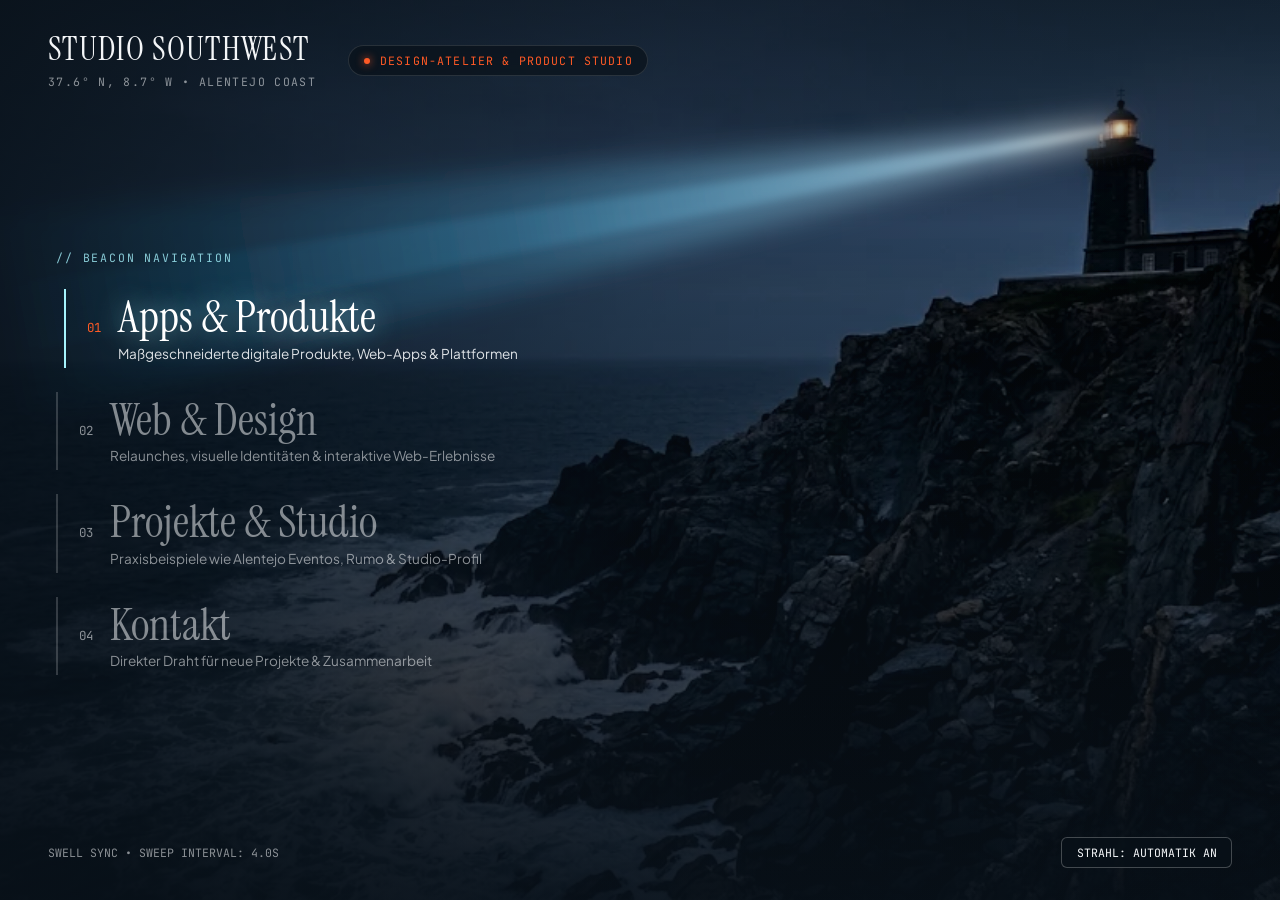
==== commit df5034dd: "Update index.html" ====
--- a/index.html
+++ b/index.html
@@ -337,7 +337,7 @@
 </head>
 <body>
 
-  <main class="hero-stage" id="heroStage">
+  <main class="hero-stage" id="heroStage" tabindex="-1">
     <img src="coast.jpg" id="coastImg" alt="Alentejo Atlantikküste mit Leuchtturm" class="coast-bg" />
     <div class="coast-vignette"></div>
 
@@ -440,3 +440,160 @@
       let displayedY = currentTargetY;
       let activeIndex = 0;
       let isAuto = true;
+      let isHovering = false;
+      let lastSwitchTime = performance.now();
+
+      function updateBeaconOrigin() {
+        try {
+          const stageRect = stage.getBoundingClientRect();
+          const cw = stageRect.width || window.innerWidth || 1280;
+          const ch = stageRect.height || window.innerHeight || 720;
+
+          beamSvg.setAttribute('viewBox', `0 0 ${cw} ${ch}`);
+
+          const nw = img.naturalWidth || 1600;
+          const nh = img.naturalHeight || 900;
+          const imgRatio = nw / nh;
+          const stageRatio = cw / ch;
+
+          const isMobile = cw <= 768;
+          const focusX = isMobile ? 0.86 : 0.5;
+          const focusY = isMobile ? 0.18 : 0.5;
+
+          let renderW, renderH, offsetX, offsetY;
+          if (stageRatio > imgRatio) {
+            renderW = cw;
+            renderH = cw / imgRatio;
+            offsetX = 0;
+            offsetY = (ch - renderH) * focusY;
+          } else {
+            renderH = ch;
+            renderW = ch * imgRatio;
+            offsetX = (cw - renderW) * focusX;
+            offsetY = 0;
+          }
+
+          beaconX = offsetX + renderW * lanternRelX;
+          beaconY = offsetY + renderH * lanternRelY;
+
+          lanternGlow.setAttribute('cx', beaconX);
+          lanternGlow.setAttribute('cy', beaconY);
+        } catch (err) {
+          beaconX = window.innerWidth * 0.78;
+          beaconY = window.innerHeight * 0.14;
+        }
+      }
+
+      function getItemTargetY(index) {
+        try {
+          const el = items[index];
+          if (!el) return window.innerHeight * 0.4;
+          const stageRect = stage.getBoundingClientRect();
+          const itemRect = el.getBoundingClientRect();
+          if (!itemRect.height) return window.innerHeight * (0.35 + index * 0.1);
+          return (itemRect.top + itemRect.height / 2) - stageRect.top;
+        } catch (err) {
+          return window.innerHeight * (0.35 + index * 0.1);
+        }
+      }
+
+      function setActiveItem(index) {
+        activeIndex = index;
+        items.forEach((el, idx) => {
+          el.classList.toggle('illuminated', idx === index);
+        });
+        currentTargetY = getItemTargetY(index);
+      }
+
+      function handleArrowKey(e) {
+        const step = e.shiftKey ? 0.005 : 0.0015;
+        let changed = false;
+        if (e.key === 'ArrowLeft')  { lanternRelX -= step; changed = true; }
+        if (e.key === 'ArrowRight') { lanternRelX += step; changed = true; }
+        if (e.key === 'ArrowUp')    { lanternRelY -= step; changed = true; }
+        if (e.key === 'ArrowDown')  { lanternRelY += step; changed = true; }
+        if (changed) {
+          e.preventDefault();
+          updateBeaconOrigin();
+          if (statusText) {
+            statusText.textContent = `ORIGIN X: ${lanternRelX.toFixed(4)} • Y: ${lanternRelY.toFixed(4)}`;
+          }
+        }
+      }
+
+      window.addEventListener('keydown', handleArrowKey);
+      document.addEventListener('keydown', handleArrowKey);
+      stage.addEventListener('click', () => {
+        if (document.activeElement !== toggleBtn && !document.activeElement?.closest('a')) {
+          stage.focus({ preventScroll: true });
+        }
+      });
+
+      items.forEach((item, idx) => {
+        item.addEventListener('mouseenter', () => {
+          isHovering = true;
+          setActiveItem(idx);
+        });
+        item.addEventListener('mouseleave', () => {
+          isHovering = false;
+          lastSwitchTime = performance.now();
+        });
+      });
+
+      if (toggleBtn) {
+        toggleBtn.addEventListener('click', () => {
+          isAuto = !isAuto;
+          toggleBtn.textContent = isAuto ? 'STRAHL: AUTOMATIK AN' : 'STRAHL: PAUSIERT';
+          lastSwitchTime = performance.now();
+        });
+      }
+
+      window.addEventListener('resize', () => {
+        updateBeaconOrigin();
+        currentTargetY = getItemTargetY(activeIndex);
+      });
+
+      if (img.complete) {
+        updateBeaconOrigin();
+      } else {
+        img.addEventListener('load', updateBeaconOrigin);
+      }
+
+      function animate(now) {
+        if (isAuto && !isHovering && (now - lastSwitchTime >= STEP_DURATION)) {
+          const nextIndex = (activeIndex + 1) % items.length;
+          setActiveItem(nextIndex);
+          lastSwitchTime = now;
+        }
+
+        displayedY += (currentTargetY - displayedY) * 0.045;
+
+        beamGrad.setAttribute('x1', beaconX);
+        beamGrad.setAttribute('y1', beaconY);
+        beamGrad.setAttribute('x2', 0);
+        beamGrad.setAttribute('y2', displayedY);
+
+        const tipHalf = 3.5;
+        const outerSpread = Math.max(85, window.innerHeight * 0.12);
+        const coreSpread = Math.max(28, window.innerHeight * 0.042);
+
+        beamOuter.setAttribute(
+          'points',
+          `${beaconX},${beaconY - tipHalf} ${beaconX},${beaconY + tipHalf} -40,${displayedY + outerSpread} -40,${displayedY - outerSpread}`
+        );
+        beamCore.setAttribute(
+          'points',
+          `${beaconX},${beaconY - 2} ${beaconX},${beaconY + 2} -40,${displayedY + coreSpread} -40,${displayedY - coreSpread}`
+        );
+
+        requestAnimationFrame(animate);
+      }
+
+      updateBeaconOrigin();
+      setActiveItem(0);
+      displayedY = currentTargetY;
+      requestAnimationFrame(animate);
+    })();
+  </script>
+</body>
+</html>
